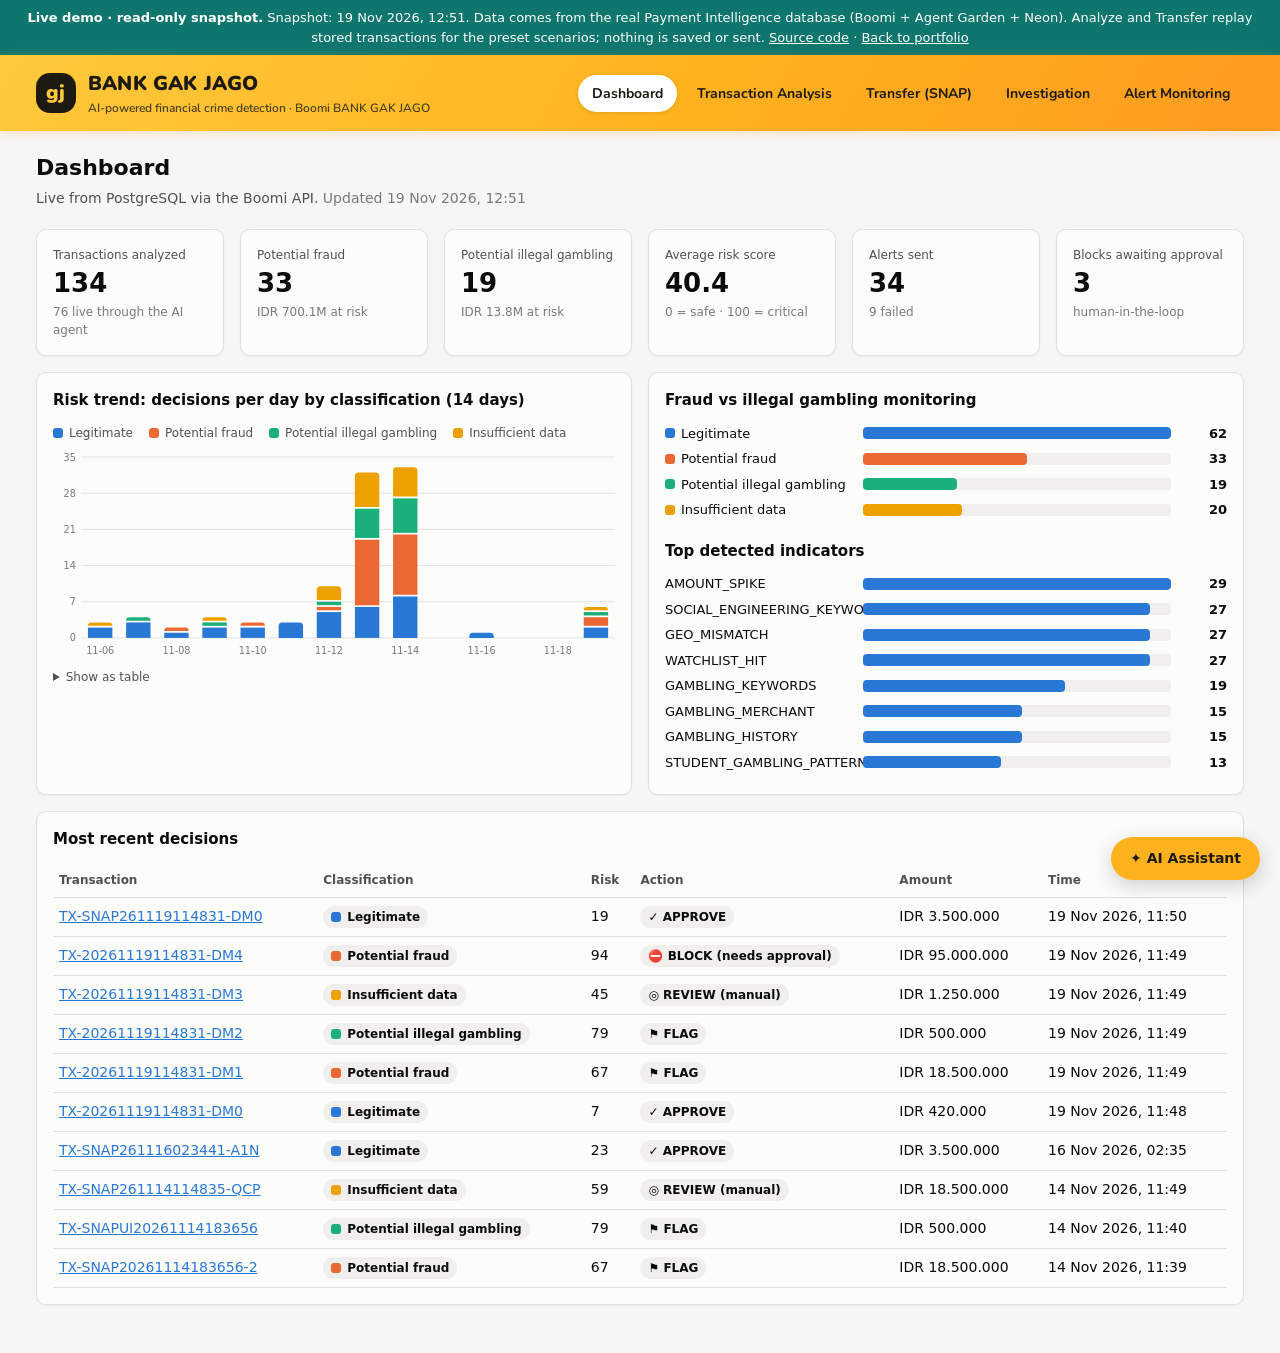
==== payment-intelligence/index.html @ acb6a8ff "Add Payment Intelligence static demo (read-only database snapshot) The portal from the Payment-Intel" ====
<!doctype html>
<html lang="en">
<head>
<meta charset="utf-8"><meta name="viewport" content="width=device-width, initial-scale=1">
<title>Payment Intelligence Dashboard</title>
<link rel="stylesheet" href="styles.css">
</head>
<body>
<main>
  <h1>Dashboard</h1>
  <p class="sub">Live from PostgreSQL via the Boomi API. <span id="gen" class="muted"></span></p>
  <div id="err"></div>
  <section class="grid kpis" id="kpis" aria-label="Key figures"></section>
  <div class="grid two" style="margin-top:16px">
    <section class="card">
      <h2>Risk trend: decisions per day by classification (14 days)</h2>
      <div class="legend" id="legend"></div>
      <div class="chart" id="trend"></div>
      <details class="table-view"><summary>Show as table</summary><div class="table-wrap" id="trend-table"></div></details>
    </section>
    <section class="card">
      <h2>Fraud vs illegal gambling monitoring</h2>
      <div id="classes"></div>
      <h2 style="margin-top:20px">Top detected indicators</h2>
      <div id="indicators"></div>
    </section>
  </div>
  <section class="card" style="margin-top:16px">
    <h2>Most recent decisions</h2>
    <div class="table-wrap" id="recent"></div>
  </section>
</main>
<script src="demo.js"></script>
<script src="app.js"></script>
<script>
const { h, CLASSES } = PI;
PI.nav("index.html");
const ORDER = ["LEGITIMATE", "POTENTIAL_FRAUD", "POTENTIAL_ILLEGAL_GAMBLING", "INSUFFICIENT_DATA"];

function kpi(label, value, hint) {
  return h("div", { class: "card kpi" }, h("div", { class: "label" }, label), h("div", { class: "value" }, value), hint ? h("div", { class: "hint" }, hint) : null);
}

function trendChart(rows) {
  const W = 640, H = 240, L = 32, B = 26, T = 8, gap = 2;
  const max = Math.max(1, ...rows.map((r) => ORDER.reduce((s, k) => s + (r[k] || 0), 0)));
  const nice = Math.ceil(max / 5) * 5;
  const bw = (W - L) / rows.length;
  const y = (v) => T + (H - T - B) * (1 - v / nice);
  const ns = "http://www.w3.org/2000/svg";
  const el = (tag, a) => { const e = document.createElementNS(ns, tag); for (const k in a) e.setAttribute(k, a[k]); return e; };
  const svg = el("svg", { viewBox: `0 0 ${W} ${H}`, role: "img", "aria-label": "Stacked bar chart of daily decisions by classification" });
  for (let i = 0; i <= 5; i++) {
    const v = (nice / 5) * i, yy = y(v);
    svg.append(el("line", { x1: L, x2: W, y1: yy, y2: yy, class: "grid-line" }));
    const t = el("text", { x: L - 6, y: yy + 4, "text-anchor": "end" }); t.textContent = v; svg.append(t);
  }
  const wrap = document.getElementById("trend");
  const tip = h("div", { class: "tooltip", hidden: true });
  rows.forEach((r, i) => {
    const x = L + i * bw + bw * 0.18, w = bw * 0.64;
    let acc = 0;
    const segs = ORDER.filter((k) => r[k] > 0);
    segs.forEach((k, j) => {
      const y0 = y(acc), y1 = y(acc + r[k]);
      acc += r[k];
      const top = j === segs.length - 1;
      const hgt = Math.max(0, y0 - y1 - (j > 0 ? gap : 0));
      // rounded data-end on the top segment only, anchored square at the baseline
      const rx = top ? Math.min(4, w / 2, hgt) : 0;
      const yTop = y1, yBot = y1 + hgt;
      const d = rx ? `M${x},${yBot} V${yTop + rx} Q${x},${yTop} ${x + rx},${yTop} H${x + w - rx} Q${x + w},${yTop} ${x + w},${yTop + rx} V${yBot} Z`
                   : `M${x},${yBot} V${yTop} H${x + w} V${yBot} Z`;
      svg.append(el("path", { d, style: `fill:${CLASSES[k].color}` }));
    });
    if (i % 2 === 0 || rows.length <= 7) {
      const t = el("text", { x: x + w / 2, y: H - 8, "text-anchor": "middle" }); t.textContent = r.day.slice(5); svg.append(t);
    }
    const hit = el("rect", { x: L + i * bw, y: T, width: bw, height: H - T - B, fill: "transparent", tabindex: 0,
                             "aria-label": `${r.day}: ` + ORDER.map((k) => `${CLASSES[k].label} ${r[k] || 0}`).join(", ") });
    const show = (ev) => {
      tip.replaceChildren(h("strong", {}, r.day),
        ...ORDER.map((k) => h("div", { class: "t-row" }, h("span", { class: "row", style: "gap:6px" }, h("span", { class: "swatch", style: `background:${CLASSES[k].color}` }), CLASSES[k].label), h("b", {}, r[k] || 0))),
        h("div", { class: "t-row muted" }, "Avg risk score", h("span", {}, r.avg_risk ?? "–")));
      tip.hidden = false;
      const box = wrap.getBoundingClientRect(), px = (x + w / 2) / W * box.width;
      tip.style.left = Math.min(Math.max(0, px - 90), box.width - 190) + "px";
      tip.style.top = "0px";
    };
    hit.addEventListener("mouseenter", show); hit.addEventListener("focus", show);
    hit.addEventListener("mouseleave", () => tip.hidden = true); hit.addEventListener("blur", () => tip.hidden = true);
    svg.append(hit);
  });
  wrap.replaceChildren(svg, tip);
  document.getElementById("legend").replaceChildren(...ORDER.map((k) => h("span", {}, h("span", { class: "swatch", style: `background:${CLASSES[k].color}` }), CLASSES[k].label)));
  document.getElementById("trend-table").replaceChildren(h("table", {},
    h("thead", {}, h("tr", {}, h("th", {}, "Day"), ORDER.map((k) => h("th", {}, CLASSES[k].label)), h("th", {}, "Avg risk"))),
    h("tbody", {}, rows.map((r) => h("tr", {}, h("td", {}, r.day), ORDER.map((k) => h("td", {}, r[k] || 0)), h("td", {}, r.avg_risk ?? "–"))))));
}

function hbars(target, items) {
  const max = Math.max(1, ...items.map((i) => i.value));
  document.getElementById(target).replaceChildren(...items.map((i) =>
    h("div", { class: "hbar" }, h("span", { class: "row", style: "gap:6px" }, i.color ? h("span", { class: "swatch", style: `background:${i.color}` }) : null, i.label),
      h("div", { class: "track", title: `${i.label}: ${i.value}` }, h("div", { class: "fill", style: `width:${(i.value / max) * 100}%;background:${i.color || "var(--c-legit)"}` })),
      h("b", { style: "text-align:right" }, i.value))));
}

async function load() {
  const d = await PI.query("dashboard");
  if (!d.ok) return document.getElementById("err").replaceChildren(PI.errorBox("Could not load dashboard: " + (d.error || "unknown error")));
  const t = d.totals, c = d.by_classification || {};
  document.getElementById("gen").textContent = "Updated " + PI.when(d.generated_at);
  document.getElementById("kpis").replaceChildren(
    kpi("Transactions analyzed", t.analyzed, `${t.analyzed_live} live through the AI agent`),
    kpi("Potential fraud", c.POTENTIAL_FRAUD || 0, PI.compactIdr(d.amount_at_risk_idr.fraud) + " at risk"),
    kpi("Potential illegal gambling", c.POTENTIAL_ILLEGAL_GAMBLING || 0, PI.compactIdr(d.amount_at_risk_idr.gambling) + " at risk"),
    kpi("Average risk score", t.avg_risk_score ?? "–", "0 = safe · 100 = critical"),
    kpi("Alerts sent", t.alerts_sent, `${t.alerts_failed} failed`),
    kpi("Blocks awaiting approval", t.pending_approvals, "human-in-the-loop"));
  trendChart(d.trend_14d || []);
  hbars("classes", ORDER.map((k) => ({ label: CLASSES[k].label, value: c[k] || 0, color: CLASSES[k].color })));
  hbars("indicators", (d.top_indicators || []).map((i) => ({ label: i.code, value: i.count })));
  document.getElementById("recent").replaceChildren(h("table", {},
    h("thead", {}, h("tr", {}, ["Transaction", "Classification", "Risk", "Action", "Amount", "Time"].map((x) => h("th", {}, x)))),
    h("tbody", {}, (d.recent || []).map((r) => h("tr", {},
      h("td", {}, h("a", { href: "investigation.html?tx=" + encodeURIComponent(r.transaction_id) }, r.transaction_id), r.live ? null : h("span", { class: "muted" }, " (seed)")),
      h("td", {}, PI.classBadge(r.classification)), h("td", {}, r.risk_score), h("td", {}, PI.actionBadge(r.action)),
      h("td", {}, PI.idr(r.amount)), h("td", {}, PI.when(r.created_at)))))));
}
load();
</script>
</body>
</html>
---- payment-intelligence/styles.css ----
@import url("https://fonts.googleapis.com/css2?family=Nunito:wght@400;600;700;900&display=swap");
:root {
  color-scheme: light;
  --bg: #f6f6f4; --surface-1: #fcfcfb; --surface-2: #f0efec; --border: #e2e1dc;
  --text-primary: #0b0b0b; --text-secondary: #52514e; --text-muted: #7a7974;
  --accent: #2a78d6; --accent-ink: #ffffff;
  /* categorical slots 1-4, fixed order (validated reference palette) */
  --c-legit: #2a78d6; --c-fraud: #eb6834; --c-gambling: #1baf7a; --c-insufficient: #eda100;
  /* status (reserved, always with icon + label) */
  --good: #0ca30c; --warning: #fab219; --serious: #ec835a; --critical: #d03b3b;
  --radius: 10px; --shadow: 0 1px 2px rgba(0,0,0,.06);
}
@media (prefers-color-scheme: dark) {
  :root:not([data-theme="light"]) {
    color-scheme: dark;
    --bg: #121211; --surface-1: #1a1a19; --surface-2: #242422; --border: #333331;
    --text-primary: #f0efec; --text-secondary: #c3c2b7; --text-muted: #94938b;
    --accent: #3987e5;
    --c-legit: #3987e5; --c-fraud: #d95926; --c-gambling: #199e70; --c-insufficient: #c98500;
  }
}
:root[data-theme="dark"] {
  color-scheme: dark;
  --bg: #121211; --surface-1: #1a1a19; --surface-2: #242422; --border: #333331;
  --text-primary: #f0efec; --text-secondary: #c3c2b7; --text-muted: #94938b;
  --accent: #3987e5;
  --c-legit: #3987e5; --c-fraud: #d95926; --c-gambling: #199e70; --c-insufficient: #c98500;
}
* { box-sizing: border-box; }
body { margin: 0; background: var(--bg); color: var(--text-primary);
  font: 14px/1.5 system-ui, -apple-system, "Segoe UI", Roboto, sans-serif; }
a { color: var(--accent); }
/* Header: warm yellow-orange, rounded, friendly digital-bank style */
header.top { background: linear-gradient(120deg, #ffc93c 0%, #ffb21e 55%, #ff9a1f 100%); color: #1d1a12; box-shadow: 0 2px 10px rgba(255, 154, 31, .25); }
.top-inner { max-width: 1240px; margin: 0 auto; padding: 14px 16px; display: flex; flex-wrap: wrap; gap: 12px 24px; align-items: center; justify-content: space-between; }
.brand { display: flex; align-items: center; gap: 12px; text-decoration: none; color: inherit;
  font-family: "Nunito", system-ui, sans-serif; font-weight: 900; font-size: 20px; letter-spacing: .01em; }
.brand small { display: block; font-weight: 600; font-size: 12px; color: #4a3f22; letter-spacing: 0; }
.brand-mark { width: 40px; height: 40px; border-radius: 14px; background: #1d1a12; color: #ffc93c; display: grid; place-items: center;
  font-size: 20px; font-weight: 900; text-transform: lowercase; flex: none; }
nav.tabs { display: flex; flex-wrap: wrap; gap: 6px; }
nav.tabs a { text-decoration: none; color: #1d1a12; padding: 8px 14px; border-radius: 999px; font-weight: 700; font-family: "Nunito", system-ui, sans-serif; }
nav.tabs a:hover { background: rgba(255, 255, 255, .45); }
nav.tabs a[aria-current="page"] { background: #ffffff; color: #1d1a12; box-shadow: 0 1px 4px rgba(0, 0, 0, .12); }
main { max-width: 1240px; margin: 0 auto; padding: 20px 16px 48px; }
h1 { font-size: 22px; margin: 0 0 4px; }
h2 { font-size: 15px; margin: 0 0 12px; }
.sub { color: var(--text-secondary); margin: 0 0 20px; }
.grid { display: grid; gap: 16px; }
.kpis { grid-template-columns: repeat(auto-fit, minmax(170px, 1fr)); }
.two { grid-template-columns: repeat(auto-fit, minmax(340px, 1fr)); }
.card { background: var(--surface-1); border: 1px solid var(--border); border-radius: var(--radius); padding: 16px; box-shadow: var(--shadow); min-width: 0; }
.kpi .label { color: var(--text-secondary); font-size: 12px; }
.kpi .value { font-size: 26px; font-weight: 700; font-variant-numeric: tabular-nums; }
.kpi .hint { color: var(--text-muted); font-size: 12px; }
table { width: 100%; border-collapse: collapse; font-variant-numeric: tabular-nums; }
th, td { text-align: left; padding: 8px 6px; border-bottom: 1px solid var(--border); vertical-align: top; }
th { color: var(--text-secondary); font-weight: 600; font-size: 12px; }
.table-wrap { overflow-x: auto; }
.badge { display: inline-flex; align-items: center; gap: 6px; padding: 2px 8px; border-radius: 999px; background: var(--surface-2); font-size: 12px; font-weight: 600; white-space: nowrap; }
.swatch { width: 10px; height: 10px; border-radius: 3px; display: inline-block; flex: none; }
.muted { color: var(--text-muted); }
.mono { font-family: ui-monospace, SFMono-Regular, Menlo, monospace; font-size: 12px; }
form .fields { display: grid; gap: 12px; grid-template-columns: repeat(auto-fit, minmax(220px, 1fr)); }
label { display: grid; gap: 4px; font-size: 12px; color: var(--text-secondary); }
input, select, textarea { font: inherit; color: var(--text-primary); background: var(--surface-1); border: 1px solid var(--border); border-radius: 8px; padding: 8px 10px; width: 100%; }
textarea { min-height: 64px; resize: vertical; }
button { font: inherit; cursor: pointer; border-radius: 8px; padding: 8px 14px; border: 1px solid var(--border); background: var(--surface-2); color: var(--text-primary); }
button { border-radius: 999px; }
button.primary { background: #ffb21e; color: #1d1a12; border-color: transparent; font-weight: 800; }
button.primary:hover { background: #ffc93c; }
button.danger { background: var(--critical); color: #fff; border-color: transparent; font-weight: 600; }
button:disabled { opacity: .55; cursor: progress; }
button:focus-visible, a:focus-visible, input:focus-visible, select:focus-visible, textarea:focus-visible { outline: 2px solid var(--accent); outline-offset: 2px; }
.row { display: flex; flex-wrap: wrap; gap: 8px; align-items: center; }
.presets button { font-size: 13px; }
.notice { padding: 10px 12px; border-radius: 8px; background: var(--surface-2); border-left: 4px solid var(--accent); }
.notice.error { border-left-color: var(--critical); }
.score { font-size: 40px; font-weight: 800; font-variant-numeric: tabular-nums; }
.chips { display: flex; flex-wrap: wrap; gap: 6px; }
.chip { font-size: 12px; padding: 2px 8px; border-radius: 6px; background: var(--surface-2); border: 1px solid var(--border); font-family: ui-monospace, monospace; }
.legend { display: flex; flex-wrap: wrap; gap: 6px 16px; font-size: 12px; color: var(--text-secondary); margin-bottom: 8px; }
.legend span { display: inline-flex; align-items: center; gap: 6px; }
.chart { position: relative; }
.chart svg { display: block; width: 100%; height: auto; overflow: visible; }
.chart text { fill: var(--text-muted); font-size: 11px; }
.chart .grid-line { stroke: var(--border); stroke-width: 1; }
.tooltip { position: absolute; pointer-events: none; background: var(--surface-1); border: 1px solid var(--border); border-radius: 8px; padding: 8px 10px; font-size: 12px; box-shadow: 0 4px 16px rgba(0,0,0,.12); min-width: 170px; z-index: 5; }
.tooltip .t-row { display: flex; justify-content: space-between; gap: 12px; align-items: center; }
.hbar { display: grid; grid-template-columns: 190px 1fr 48px; gap: 8px; align-items: center; margin: 6px 0; font-size: 13px; }
.hbar .track { background: var(--surface-2); border-radius: 4px; height: 12px; overflow: hidden; }
.hbar .fill { height: 100%; border-radius: 0 4px 4px 0; }
details.table-view summary { cursor: pointer; color: var(--text-secondary); font-size: 12px; margin-top: 8px; }
.kv { display: grid; grid-template-columns: 160px 1fr; gap: 4px 12px; font-size: 13px; }
.kv dt { color: var(--text-secondary); }
.kv dd { margin: 0; overflow-wrap: anywhere; }
.spinner { width: 16px; height: 16px; border: 2px solid var(--border); border-top-color: var(--accent); border-radius: 50%; animation: spin 1s linear infinite; display: inline-block; vertical-align: middle; }
@keyframes spin { to { transform: rotate(360deg); } }
@media (prefers-reduced-motion: reduce) { .spinner { animation: none; } }
@media (max-width: 560px) { .hbar { grid-template-columns: 120px 1fr 40px; } .kv { grid-template-columns: 1fr; } .score { font-size: 32px; } }
/* AI assistant (Agent Garden) */
.chat-fab { position: fixed; right: 20px; bottom: 20px; z-index: 40; background: #ffb21e; color: #1d1a12; border-color: transparent; font-weight: 800; box-shadow: 0 6px 20px rgba(0,0,0,.18); padding: 10px 18px; }
.chat-fab:hover { background: #ffc93c; }
.chat-panel { position: fixed; right: 20px; bottom: 76px; z-index: 41; width: min(400px, calc(100vw - 32px)); height: min(560px, calc(100vh - 110px)); display: flex; flex-direction: column; background: var(--surface-1); border: 1px solid var(--border); border-radius: 14px; box-shadow: 0 12px 40px rgba(0,0,0,.22); overflow: hidden; }
.chat-panel[hidden] { display: none; }
.chat-head { display: flex; justify-content: space-between; align-items: flex-start; gap: 8px; padding: 12px 14px; border-bottom: 1px solid var(--border); background: var(--surface-2); }
.chat-head small { display: block; color: var(--text-muted); font-size: 11px; margin-top: 2px; }
.chat-actions { display: flex; gap: 4px; }
button.ghost { background: transparent; border-color: transparent; padding: 4px 10px; color: var(--text-secondary); }
button.ghost:hover { background: var(--surface-1); }
.chat-log { flex: 1; overflow-y: auto; padding: 12px; display: flex; flex-direction: column; gap: 8px; }
.chat-msg { max-width: 88%; padding: 8px 12px; border-radius: 12px; font-size: 14px; line-height: 1.45; white-space: pre-wrap; overflow-wrap: anywhere; }
.chat-msg.user { align-self: flex-end; background: var(--accent); color: var(--accent-ink); border-bottom-right-radius: 4px; }
.chat-msg.assistant { align-self: flex-start; background: var(--surface-2); color: var(--text-primary); border-bottom-left-radius: 4px; }
.chat-msg.pending { color: var(--text-muted); font-style: italic; }
.chat-msg.error { border: 1px solid var(--critical); }
.chat-starters { display: flex; flex-direction: column; gap: 6px; padding: 0 12px 10px; }
.chat-starters[hidden] { display: none; }
.chip-btn { text-align: left; font-size: 13px; border-radius: 10px; background: var(--surface-1); }
.chat-form { display: flex; gap: 8px; padding: 10px 12px; border-top: 1px solid var(--border); align-items: flex-end; }
.chat-form textarea { min-height: 44px; max-height: 140px; }
@media (max-width: 560px) { .chat-panel { right: 16px; left: 16px; width: auto; bottom: 72px; } .chat-fab { right: 16px; bottom: 16px; } }
/* Transfer (SNAP) page */
.snap-outcome { display: flex; gap: 12px; align-items: center; padding: 10px 12px; border-left: 4px solid var(--border); background: var(--surface-2); border-radius: 8px; }
.snap-outcome-icon { font-size: 26px; line-height: 1; }
.snap-outcome-label { font-size: 18px; font-weight: 700; }
.snap-steps { list-style: none; margin: 0; padding: 0; display: grid; gap: 10px; }
.snap-step { display: grid; grid-template-columns: 20px 1fr; gap: 8px; align-items: start; }
.snap-icon { font-weight: 700; }
.snap-title { font-weight: 600; }
.snap-detail { overflow-wrap: anywhere; }
details summary { cursor: pointer; color: var(--text-secondary); font-size: 13px; margin: 6px 0; }
details .kv dd { overflow-wrap: anywhere; }

/* static demo banner (GitHub Pages) */
.demo-banner { background: #0f766e; color: #fff; padding: 8px 16px; font-size: 13px; line-height: 1.5; text-align: center; }
.demo-banner a { color: #fff; text-decoration: underline; }
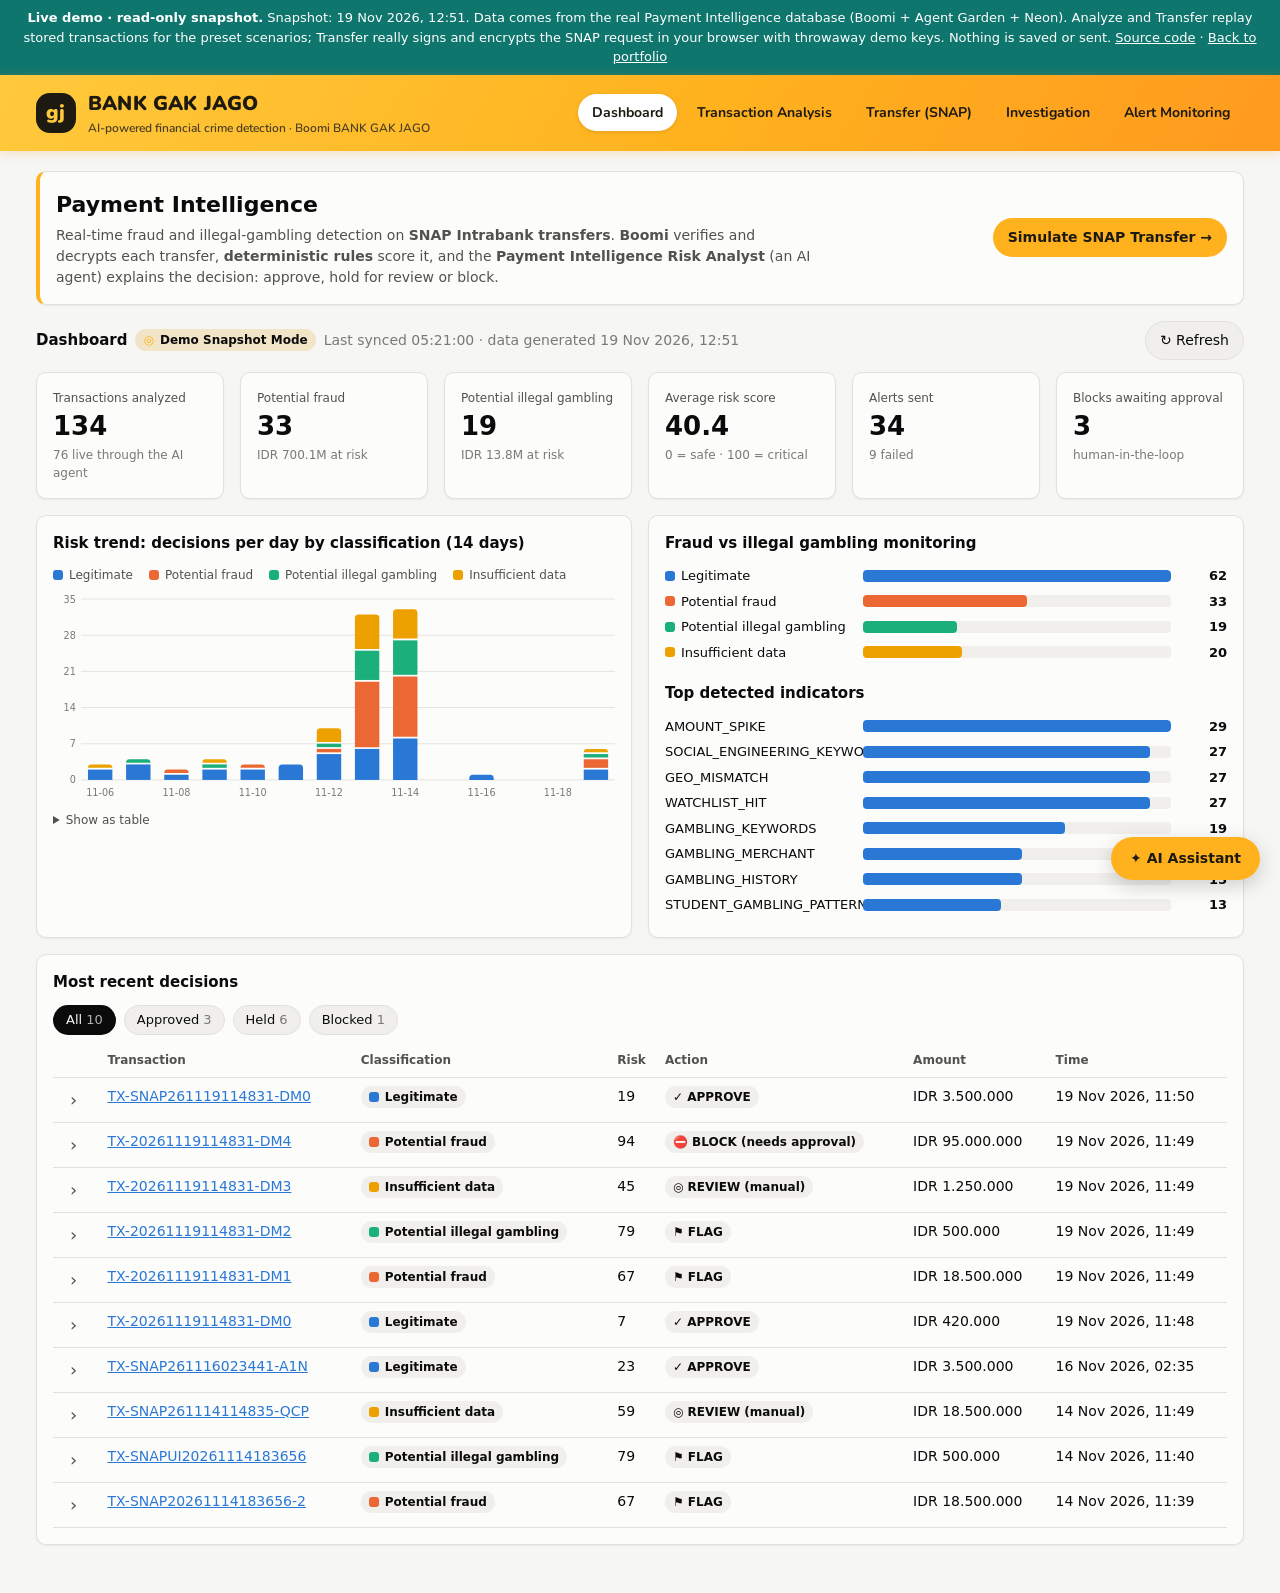
==== commit 70624e13: "PI demo: dashboard header, filters, expandable decisions, skeletons; transfer rules/AI split + inspe" ====
--- a/payment-intelligence/index.html
+++ b/payment-intelligence/index.html
@@ -7,8 +7,19 @@
 </head>
 <body>
 <main>
-  <h1>Dashboard</h1>
-  <p class="sub">Live from PostgreSQL via the Boomi API. <span id="gen" class="muted"></span></p>
+  <section class="card hero" aria-labelledby="hero-title">
+    <div>
+      <h1 id="hero-title">Payment Intelligence</h1>
+      <p>Real-time fraud and illegal-gambling detection on <b>SNAP Intrabank transfers</b>. <b>Boomi</b> verifies and decrypts each transfer, <b>deterministic rules</b> score it, and the <b>Payment Intelligence Risk Analyst</b> (an AI agent) explains the decision: approve, hold for review or block.</p>
+    </div>
+    <a class="button primary" href="transfer.html">Simulate SNAP Transfer →</a>
+  </section>
+  <div class="row status-bar">
+    <h2 style="margin:0">Dashboard</h2>
+    <span id="mode"></span>
+    <span id="gen" class="muted"></span>
+    <button type="button" id="refresh">↻ Refresh</button>
+  </div>
   <div id="err"></div>
   <section class="grid kpis" id="kpis" aria-label="Key figures"></section>
   <div class="grid two" style="margin-top:16px">
@@ -27,6 +38,8 @@
   </div>
   <section class="card" style="margin-top:16px">
     <h2>Most recent decisions</h2>
+    <div class="row pills" id="filters" role="group" aria-label="Filter decisions"></div>
+    <div id="hl"></div>
     <div class="table-wrap" id="recent"></div>
   </section>
 </main>
@@ -106,11 +119,91 @@
       h("b", { style: "text-align:right" }, i.value))));
 }
 
+// Decision filter: SNAP outcome groups over the stored recommended action.
+const GROUPS = { All: null, Approved: ["APPROVE"], Held: ["REVIEW", "FLAG"], Blocked: ["BLOCK"] };
+let filter = "All", recent = [];
+const highlight = new URLSearchParams(location.search).get("highlight");
+const $ = (id) => document.getElementById(id);
+
+function skeletons() {
+  $("kpis").replaceChildren(...Array.from({ length: 6 }, () => h("div", { class: "card kpi" }, PI.skeleton(3, "line"))));
+  $("trend").replaceChildren(PI.skeleton(1, "block"));
+  $("classes").replaceChildren(PI.skeleton(4, "line"));
+  $("indicators").replaceChildren(PI.skeleton(4, "line"));
+  $("recent").replaceChildren(PI.skeleton(5, "row-line"));
+}
+
+// Risk breakdown for one decision, loaded on first expand from the investigation query.
+const details = {};
+function breakdown(inv) {
+  if (!inv.ok) return PI.errorBox("Could not load details: " + (inv.error || "unknown error"));
+  const dec = (inv.decisions || [])[0] || {}, n = (inv.notifications || [])[0];
+  return h("div", { class: "grid two breakdown" },
+    h("div", {}, h("h3", {}, "Deterministic rules"),
+      h("dl", { class: "kv" },
+        h("dt", {}, "Rule score"), h("dd", {}, dec.rule_score ?? "–"),
+        h("dt", {}, "Rule override"), h("dd", {}, dec.rule_override ? "Yes: rules overrode the AI verdict" : "No"),
+        h("dt", {}, "Final"), h("dd", {}, PI.classBadge(dec.final_classification), " · score ", dec.final_risk_score ?? "–")),
+      h("h3", {}, "Triggered indicators"), (dec.detected_indicators || []).length ? PI.chips(dec.detected_indicators) : h("p", { class: "muted" }, "None"),
+      h("h3", {}, "Alert"), h("p", {}, n ? [PI.statusBadge(n.status), " ", n.channel || ""] : "Not required"),
+      dec.requires_human_approval ? h("p", {}, PI.statusBadge(dec.approval_status), " human approval") : null),
+    h("div", {}, h("h3", {}, "Payment Intelligence Risk Analyst (AI agent)"),
+      h("dl", { class: "kv" },
+        h("dt", {}, "AI verdict"), h("dd", {}, dec.ai_classification ? [PI.classBadge(dec.ai_classification), ` · score ${dec.ai_risk_score ?? "–"} · ${dec.ai_recommended_action || "–"}`] : "–"),
+        h("dt", {}, "Confidence"), h("dd", {}, dec.ai_confidence == null ? "–" : Math.round(dec.ai_confidence * 100) + "%"),
+        h("dt", {}, "Agent status"), h("dd", {}, dec.agent_status || "–")),
+      h("p", {}, dec.ai_explanation || dec.explanation || "No AI reasoning stored for this decision."),
+      h("a", { href: "investigation.html?tx=" + encodeURIComponent(inv.transaction?.transaction_id || dec.transaction_id || "") }, "Open investigation →")));
+}
+
+function toggleRow(tr, r) {
+  const open = tr.getAttribute("aria-expanded") === "true";
+  tr.setAttribute("aria-expanded", String(!open));
+  tr.querySelector(".expander").setAttribute("aria-expanded", String(!open));
+  if (open) return tr.nextElementSibling?.classList.contains("detail") && tr.nextElementSibling.remove();
+  const cell = h("td", { colspan: 7 }, PI.skeleton(3, "line"));
+  tr.after(h("tr", { class: "detail" }, cell));
+  (details[r.transaction_id] ||= PI.query("investigation", { transaction_id: r.transaction_id }).catch((e) => ({ ok: false, error: e.message })))
+    .then((inv) => cell.replaceChildren(breakdown(inv)));
+}
+
+function renderRecent() {
+  const groups = Object.keys(GROUPS);
+  $("filters").replaceChildren(...groups.map((g) => h("button", { type: "button", "aria-pressed": String(g === filter), onclick: () => { filter = g; renderRecent(); } },
+    g, h("span", { class: "muted" }, " " + recent.filter((r) => !GROUPS[g] || GROUPS[g].includes(r.action)).length))));
+  const rows = recent.filter((r) => !GROUPS[filter] || GROUPS[filter].includes(r.action));
+  $("recent").replaceChildren(h("table", {},
+    h("thead", {}, h("tr", {}, ["", "Transaction", "Classification", "Risk", "Action", "Amount", "Time"].map((x) => h("th", {}, x)))),
+    h("tbody", {}, rows.length ? rows.map((r) => {
+      const tr = h("tr", { class: "expandable" + (r.transaction_id === highlight ? " highlight" : ""), "aria-expanded": "false" });
+      const btn = h("button", { type: "button", class: "ghost expander", "aria-label": "Show risk breakdown for " + r.transaction_id }, "›");
+      tr.addEventListener("click", (e) => { if (!e.target.closest("a")) toggleRow(tr, r); });
+      tr.append(h("td", {}, btn),
+        h("td", {}, h("a", { href: "investigation.html?tx=" + encodeURIComponent(r.transaction_id) }, r.transaction_id), r.live ? null : h("span", { class: "muted" }, " (seed)")),
+        h("td", {}, PI.classBadge(r.classification)), h("td", {}, r.risk_score), h("td", {}, PI.actionBadge(r.action)),
+        h("td", {}, PI.idr(r.amount)), h("td", {}, PI.when(r.created_at)));
+      return tr;
+    }) : h("tr", {}, h("td", { colspan: 7, class: "muted" }, "No decisions in this group.")))));
+}
+
+function showHighlight() {
+  if (!highlight) return;
+  const tr = $("recent").querySelector("tr.highlight");
+  if (tr) { tr.scrollIntoView({ block: "center" }); if (tr.getAttribute("aria-expanded") !== "true") tr.click(); return $("hl").replaceChildren(); }
+  $("hl").replaceChildren(h("div", { class: "notice", style: "margin-bottom:8px" }, `Transaction ${highlight} is not among the most recent decisions${PI.mode() === "demo" ? " in the demo snapshot" : ""}. `,
+    h("a", { href: "investigation.html?tx=" + encodeURIComponent(highlight) }, "Open its investigation →")));
+}
+
 async function load() {
-  const d = await PI.query("dashboard");
-  if (!d.ok) return document.getElementById("err").replaceChildren(PI.errorBox("Could not load dashboard: " + (d.error || "unknown error")));
+  const btn = $("refresh");
+  btn.disabled = true; btn.textContent = "Syncing…";
+  const d = await PI.query("dashboard").catch((e) => ({ ok: false, error: e.message }));
+  btn.disabled = false; btn.textContent = "↻ Refresh";
+  $("mode").replaceChildren(PI.modeBadge());
+  if (!d.ok) return $("err").replaceChildren(PI.errorBox("Could not load dashboard: " + (d.error || "unknown error")));
+  $("err").replaceChildren();
   const t = d.totals, c = d.by_classification || {};
-  document.getElementById("gen").textContent = "Updated " + PI.when(d.generated_at);
+  $("gen").textContent = `Last synced ${new Date().toLocaleTimeString("en-GB")} · data generated ${PI.when(d.generated_at)}`;
   document.getElementById("kpis").replaceChildren(
     kpi("Transactions analyzed", t.analyzed, `${t.analyzed_live} live through the AI agent`),
     kpi("Potential fraud", c.POTENTIAL_FRAUD || 0, PI.compactIdr(d.amount_at_risk_idr.fraud) + " at risk"),
@@ -121,13 +214,12 @@
   trendChart(d.trend_14d || []);
   hbars("classes", ORDER.map((k) => ({ label: CLASSES[k].label, value: c[k] || 0, color: CLASSES[k].color })));
   hbars("indicators", (d.top_indicators || []).map((i) => ({ label: i.code, value: i.count })));
-  document.getElementById("recent").replaceChildren(h("table", {},
-    h("thead", {}, h("tr", {}, ["Transaction", "Classification", "Risk", "Action", "Amount", "Time"].map((x) => h("th", {}, x)))),
-    h("tbody", {}, (d.recent || []).map((r) => h("tr", {},
-      h("td", {}, h("a", { href: "investigation.html?tx=" + encodeURIComponent(r.transaction_id) }, r.transaction_id), r.live ? null : h("span", { class: "muted" }, " (seed)")),
-      h("td", {}, PI.classBadge(r.classification)), h("td", {}, r.risk_score), h("td", {}, PI.actionBadge(r.action)),
-      h("td", {}, PI.idr(r.amount)), h("td", {}, PI.when(r.created_at)))))));
-}
+  recent = d.recent || [];
+  renderRecent();
+  showHighlight();
+}
+$("refresh").addEventListener("click", load);
+skeletons();
 load();
 </script>
 </body>
--- a/payment-intelligence/styles.css
+++ b/payment-intelligence/styles.css
@@ -124,13 +124,90 @@
 .snap-outcome { display: flex; gap: 12px; align-items: center; padding: 10px 12px; border-left: 4px solid var(--border); background: var(--surface-2); border-radius: 8px; }
 .snap-outcome-icon { font-size: 26px; line-height: 1; }
 .snap-outcome-label { font-size: 18px; font-weight: 700; }
-.snap-steps { list-style: none; margin: 0; padding: 0; display: grid; gap: 10px; }
-.snap-step { display: grid; grid-template-columns: 20px 1fr; gap: 8px; align-items: start; }
-.snap-icon { font-weight: 700; }
+.snap-steps { list-style: none; margin: 0; padding: 0; }
+/* each stage: icon bubble + title; a connector line runs down to the next bubble */
+.snap-step { position: relative; padding-bottom: 14px; transition: opacity .3s; }
+.snap-step:not(:last-child)::before, .snap-step:not(:last-child)::after { content: ""; position: absolute; left: 17px; top: 38px; bottom: 2px; width: 2px; border-radius: 2px; background: var(--border); }
+.snap-step:not(:last-child)::after { background: var(--good); transform: scaleY(0); transform-origin: top; transition: transform .6s ease; }
+.snap-step.done::after { transform: scaleY(1); }
+.snap-head, .snap-step summary { display: flex; gap: 10px; align-items: center; min-height: 38px; margin: 0; color: inherit; font-size: inherit; }
+.snap-step summary { list-style: none; cursor: pointer; border-radius: 8px; }
+.snap-step summary::-webkit-details-marker { display: none; }
+.snap-step summary::after { content: "›"; margin-left: auto; padding: 0 6px; color: var(--text-muted); font-size: 18px; transition: transform .2s; }
+.snap-step details[open] summary::after { transform: rotate(90deg); }
+.snap-step summary:hover .snap-title { color: var(--accent); }
+.snap-step summary:focus-visible { outline: 2px solid var(--accent); outline-offset: 2px; }
+.snap-bubble { position: relative; flex: none; width: 36px; height: 36px; border-radius: 50%; display: grid; place-items: center; font-size: 18px; background: var(--surface-2); border: 2px solid var(--border); }
+.snap-badge { position: absolute; right: -5px; bottom: -4px; width: 17px; height: 17px; border-radius: 50%; display: grid; place-items: center; font-size: 10px; font-weight: 900; color: #fff; border: 2px solid var(--surface-1); }
+.snap-badge.ok { background: var(--good); } .snap-badge.bad { background: var(--critical); }
 .snap-title { font-weight: 600; }
-.snap-detail { overflow-wrap: anywhere; }
+.snap-detail { overflow-wrap: anywhere; margin: 4px 0 0 46px; padding: 8px 10px; background: var(--surface-2); border-radius: 8px; font-size: 12px; animation: snap-in .25s ease-out both; }
+.snap-pre { white-space: pre-wrap; overflow-wrap: anywhere; font-size: 12px; margin: 0; }
+.sr-only { position: absolute; width: 1px; height: 1px; overflow: hidden; clip: rect(0 0 0 0); white-space: nowrap; }
+/* live pipeline: pending is faded, the active icon bobs with a pulsing ring and a data packet runs down to the next stage */
+.snap-step.pending { opacity: .4; }
+.snap-step.done .snap-bubble { border-color: var(--good); }
+.snap-step.done .snap-bubble::after { content: "✓"; position: absolute; right: -5px; bottom: -4px; width: 17px; height: 17px; border-radius: 50%; display: grid; place-items: center; font-size: 10px; font-weight: 900; color: #fff; background: var(--good); border: 2px solid var(--surface-1); animation: snap-pop .35s ease-out both; }
+.snap-step.active .snap-bubble { border-color: var(--accent); animation: snap-bob 1s ease-in-out infinite, snap-ring 1.4s ease-out infinite; }
+.snap-step.active .snap-title::after { content: "…"; }
+.snap-step.active:not(:last-child)::after { width: 8px; height: 8px; left: 14px; bottom: auto; border-radius: 50%; background: var(--accent); transform: none; animation: snap-packet 1.1s ease-in infinite; }
+/* final trail replays stage by stage */
+.snap-steps.animate > li { animation: snap-in .45s ease-out both; animation-delay: calc(var(--i, 0) * 350ms); }
+.snap-steps.animate .snap-bubble { animation: snap-pop .4s ease-out both; animation-delay: calc(var(--i, 0) * 350ms + 100ms); }
+.snap-steps.animate .snap-badge { animation: snap-pop .35s ease-out both; animation-delay: calc(var(--i, 0) * 350ms + 300ms); }
+.snap-steps.animate > li:not(:last-child)::after { animation: snap-fill .35s ease-in both; animation-delay: calc(var(--i, 0) * 350ms + 350ms); }
+.reveal { animation: snap-in .5s ease-out both; animation-delay: var(--d, 0s); }
+@keyframes snap-in { from { opacity: 0; transform: translateY(8px); } }
+@keyframes snap-pop { from { transform: scale(0); } 60% { transform: scale(1.25); } to { transform: scale(1); } }
+@keyframes snap-bob { 50% { transform: translateY(-4px) rotate(-6deg); } }
+@keyframes snap-ring { from { box-shadow: 0 0 0 0 color-mix(in srgb, var(--accent) 45%, transparent); } to { box-shadow: 0 0 0 10px transparent; } }
+@keyframes snap-packet { from { top: 38px; opacity: 1; } 85% { opacity: 1; } to { top: calc(100% - 8px); opacity: 0; } }
+@keyframes snap-fill { from { transform: scaleY(0); } to { transform: scaleY(1); } }
+@media (prefers-reduced-motion: reduce) { .snap-steps.animate *, .snap-steps.animate > li, .snap-steps.animate > li::after, .snap-step.active .snap-bubble, .snap-step.active::after, .snap-detail, .reveal { animation: none !important; } .snap-steps.animate > li::after { transform: scaleY(1); } }
 details summary { cursor: pointer; color: var(--text-secondary); font-size: 13px; margin: 6px 0; }
 details .kv dd { overflow-wrap: anywhere; }
+/* Dashboard hero, status bar, filters, expandable decisions */
+a.button { display: inline-flex; align-items: center; gap: 6px; text-decoration: none; border-radius: 999px; padding: 8px 14px; border: 1px solid var(--border); background: var(--surface-2); color: var(--text-primary); font-weight: 700; white-space: nowrap; }
+a.button.primary { background: #ffb21e; color: #1d1a12; border-color: transparent; font-weight: 800; }
+a.button.primary:hover { background: #ffc93c; }
+.hero { display: flex; flex-wrap: wrap; gap: 16px; align-items: center; justify-content: space-between; margin-bottom: 16px; border-left: 4px solid #ffb21e; }
+.hero > div { flex: 1 1 420px; min-width: 0; }
+.hero p { margin: 4px 0 0; color: var(--text-secondary); max-width: 760px; }
+.status-bar { margin-bottom: 12px; }
+.status-bar #refresh { margin-left: auto; }
+.status-pill.demo { background: color-mix(in srgb, var(--warning) 18%, var(--surface-2)); }
+.pills { margin-bottom: 8px; }
+.pills button { font-size: 13px; padding: 4px 12px; }
+.pills button[aria-pressed="true"] { background: var(--text-primary); color: var(--bg); border-color: transparent; }
+.pills button[aria-pressed="true"] .muted { color: inherit; opacity: .7; }
+tr.expandable { cursor: pointer; }
+tr.expandable:hover td { background: var(--surface-2); }
+.expander { padding: 0 8px; font-size: 18px; line-height: 1; transition: transform .2s; }
+tr[aria-expanded="true"] .expander { transform: rotate(90deg); }
+tr.highlight td { background: color-mix(in srgb, #ffb21e 22%, transparent); }
+tr.highlight td:first-child { box-shadow: inset 4px 0 0 #ffb21e; }
+tr.detail > td { background: var(--surface-2); padding: 12px; }
+h3 { font-size: 13px; margin: 12px 0 6px; color: var(--text-secondary); }
+.breakdown h3:first-child, .split-box h3:first-child, .inspect h3:first-of-type { margin-top: 0; }
+/* Transfer: rules vs AI split, inspect panel */
+.split { gap: 12px; }
+.split-box { border: 1px solid var(--border); border-radius: 8px; padding: 12px; background: var(--surface-2); min-width: 0; }
+.split-box.ai { border-left: 4px solid var(--accent); }
+.split-box p { margin: 0; overflow-wrap: anywhere; }
+details.inspect { margin-top: 12px; border: 1px solid var(--border); border-radius: 8px; padding: 4px 12px; }
+details.inspect > summary { font-weight: 700; color: var(--text-primary); }
+details.inspect[open] { padding-bottom: 12px; }
+#form summary.h2-summary { font-size: 15px; font-weight: 700; color: var(--text-primary); margin: 0; }
+#busy { display: inline-flex; gap: 6px; align-items: center; margin-top: 8px; }
+#busy[hidden] { display: none; }
+/* Skeleton loaders */
+.skeleton-group { display: grid; gap: 8px; }
+.skeleton { border-radius: 6px; background: linear-gradient(90deg, var(--surface-2) 25%, var(--border) 50%, var(--surface-2) 75%); background-size: 200% 100%; animation: shimmer 1.4s linear infinite; }
+.skeleton.line { height: 14px; } .skeleton.line:first-child { width: 60%; } .skeleton.line:nth-child(2) { height: 26px; width: 40%; }
+.skeleton.block { height: 240px; }
+.skeleton.row-line { height: 28px; }
+@keyframes shimmer { to { background-position: -200% 0; } }
+@media (prefers-reduced-motion: reduce) { .skeleton { animation: none; } }
 
 /* static demo banner (GitHub Pages) */
 .demo-banner { background: #0f766e; color: #fff; padding: 8px 16px; font-size: 13px; line-height: 1.5; text-align: center; }
